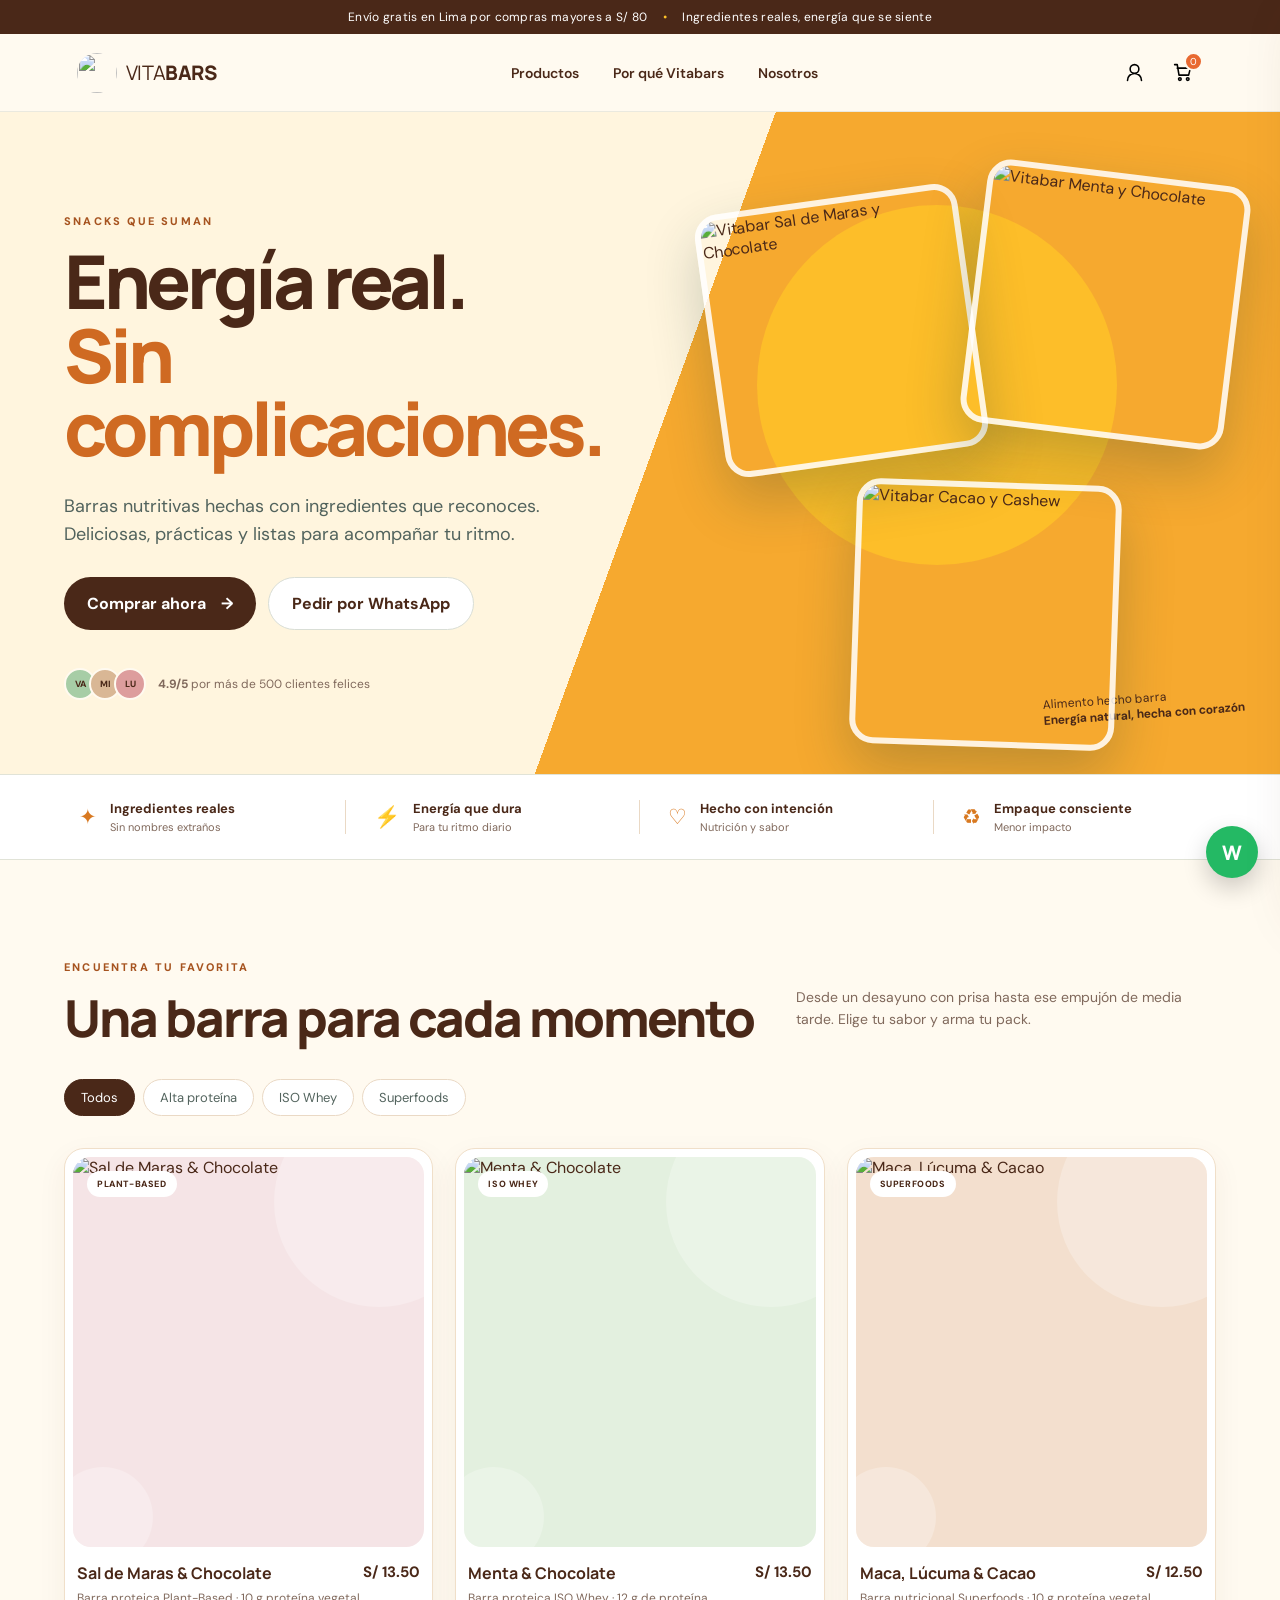
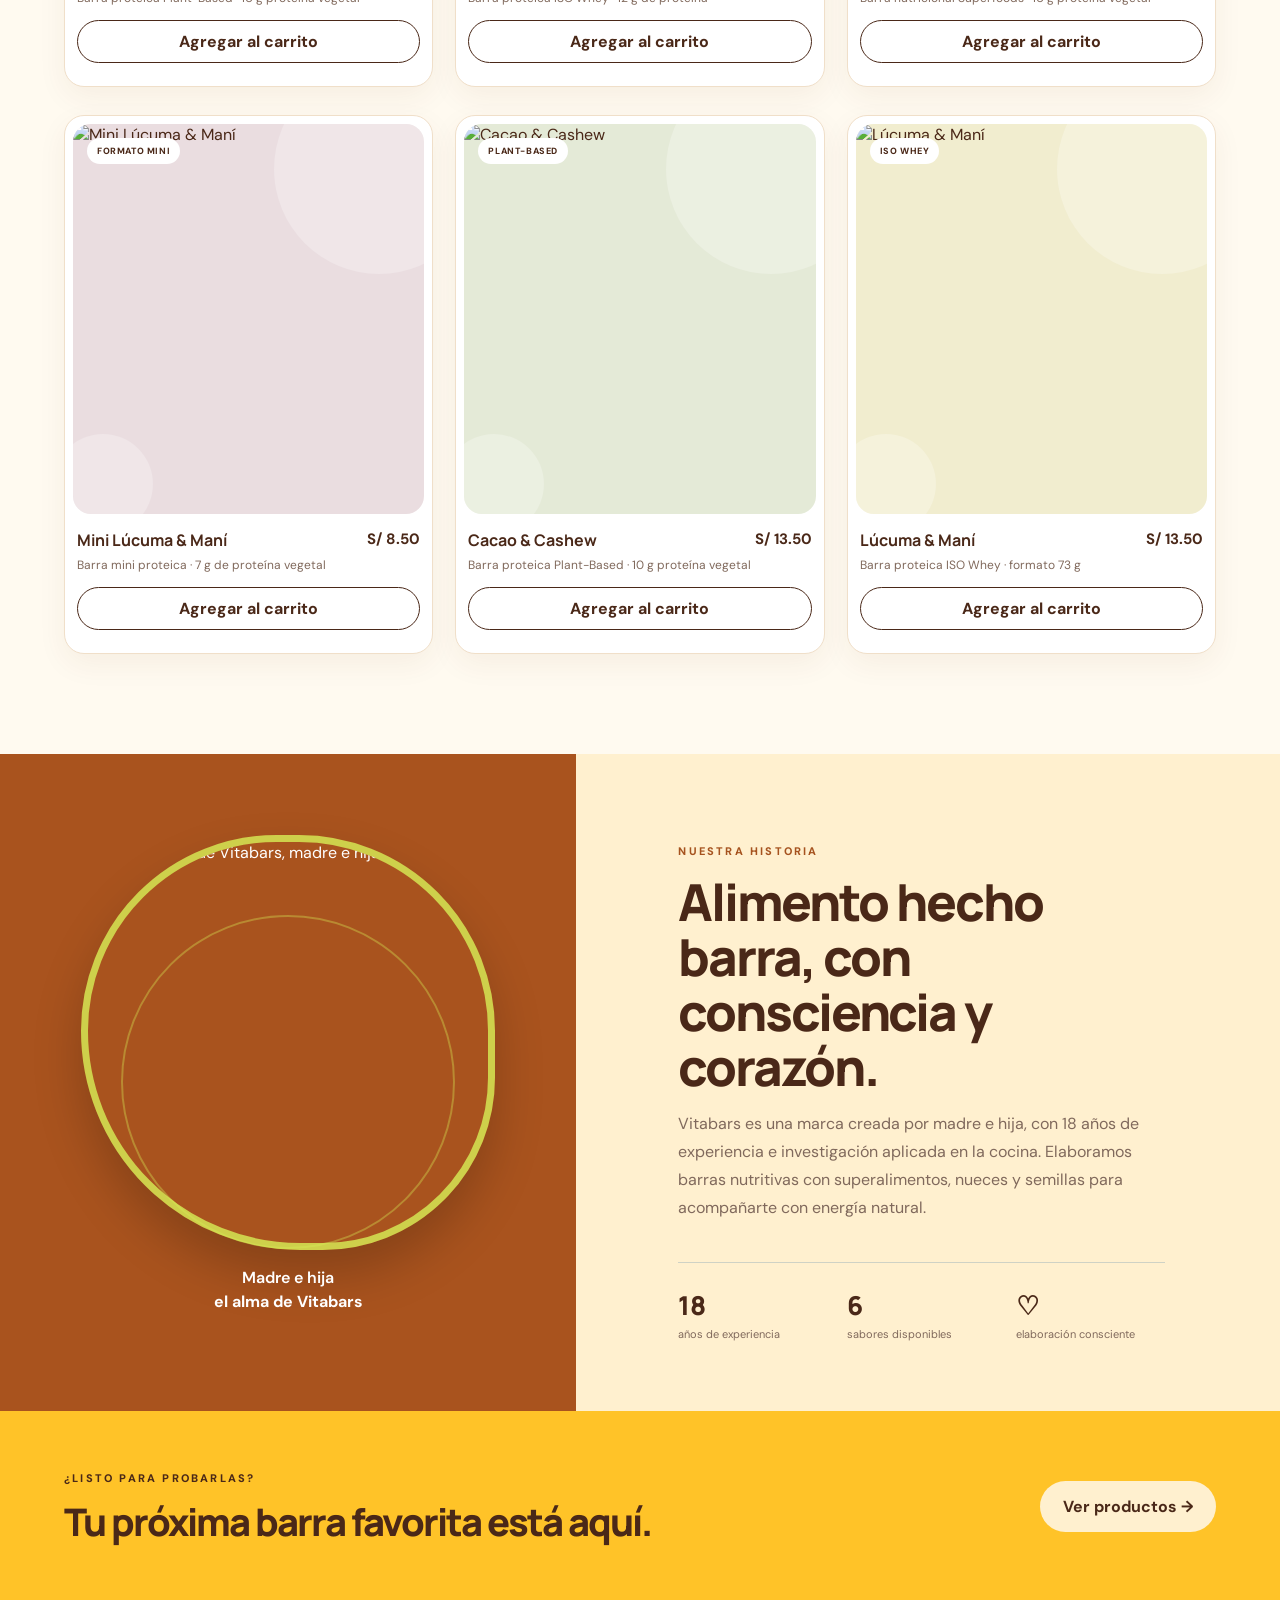
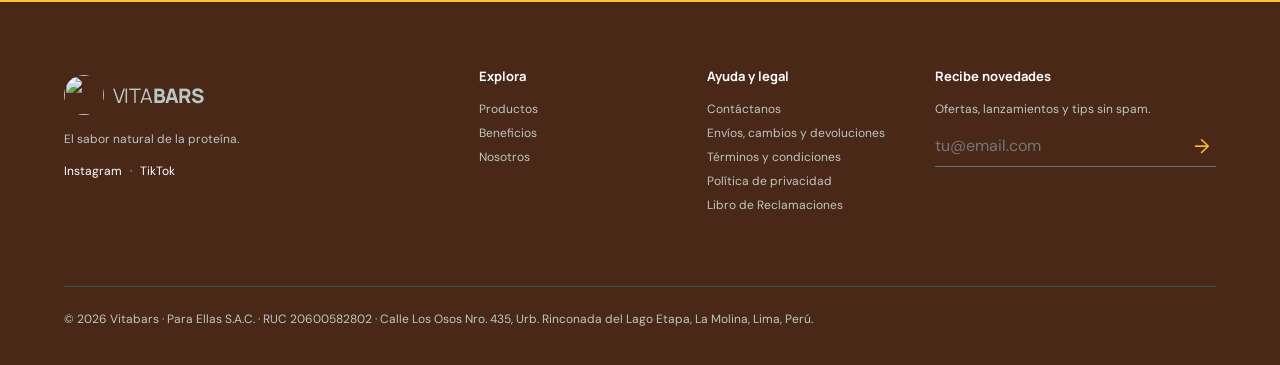
==== index.html @ f064b8fb "Add files via upload" ====
<!doctype html>
<html lang="es">
<head>
  <meta charset="UTF-8" />
  <meta name="viewport" content="width=device-width, initial-scale=1.0" />
  <meta name="description" content="Vitabars: barras nutritivas hechas con ingredientes reales. Compra por WhatsApp o paga online con Culqi." />
  <title>Vitabars | Energía real para tu día</title>
  <link rel="preconnect" href="https://fonts.googleapis.com">
  <link rel="preconnect" href="https://fonts.gstatic.com" crossorigin>
  <link href="https://fonts.googleapis.com/css2?family=DM+Sans:wght@400;500;600;700&family=Manrope:wght@600;700;800&display=swap" rel="stylesheet">
  <link rel="stylesheet" href="styles.css" />
  <link rel="stylesheet" href="brand.css" />
</head>
<body>
  <div class="announcement">Envío gratis en Lima por compras mayores a S/ 80 <span>•</span> Ingredientes reales, energía que se siente</div>

  <header class="site-header">
    <a class="brand" href="#inicio" aria-label="Vitabars, inicio">
      <img class="brand-logo" src="assets/logo.png" alt=""><span>VITA<strong>BARS</strong></span>
    </a>
    <nav aria-label="Navegación principal">
      <a href="#productos">Productos</a>
      <a href="#beneficios">Por qué Vitabars</a>
      <a href="#nosotros">Nosotros</a>
    </nav>
    <div class="header-actions">
      <button class="icon-btn user-trigger" aria-label="Ingresar a mi cuenta" title="Mi cuenta">
        <svg viewBox="0 0 24 24" aria-hidden="true"><path d="M20 21a8 8 0 0 0-16 0M12 13a5 5 0 1 0 0-10 5 5 0 0 0 0 10Z"/></svg>
      </button>
      <button class="icon-btn cart-trigger" aria-label="Abrir carrito" title="Carrito">
        <svg viewBox="0 0 24 24" aria-hidden="true"><path d="M6 7h15l-2 8H8L6 3H3M9 21a1.5 1.5 0 1 0 0-3 1.5 1.5 0 0 0 0 3Zm9 0a1.5 1.5 0 1 0 0-3 1.5 1.5 0 0 0 0 3Z"/></svg>
        <span class="cart-count">0</span>
      </button>
      <button class="menu-btn" aria-label="Abrir menú">☰</button>
    </div>
  </header>

  <main>
    <section class="hero" id="inicio">
      <div class="hero-copy">
        <p class="eyebrow">SNACKS QUE SUMAN</p>
        <h1>Energía real.<br><em>Sin complicaciones.</em></h1>
        <p class="hero-text">Barras nutritivas hechas con ingredientes que reconoces. Deliciosas, prácticas y listas para acompañar tu ritmo.</p>
        <div class="hero-ctas">
          <a class="btn btn-dark" href="#productos">Comprar ahora <span>→</span></a>
          <button class="btn btn-light whatsapp-general">Pedir por WhatsApp</button>
        </div>
        <div class="hero-proof">
          <div class="avatars"><span>VA</span><span>MI</span><span>LU</span></div>
          <p><strong>4.9/5</strong> por más de 500 clientes felices</p>
        </div>
      </div>
      <div class="hero-visual" aria-label="Selección de barras Vitabars">
        <div class="sun"></div>
        <img class="hero-product hero-product-one" src="assets/saldemaras_y_chocolate.png" alt="Vitabar Sal de Maras y Chocolate">
        <img class="hero-product hero-product-two" src="assets/menta_y_chocolate.png" alt="Vitabar Menta y Chocolate">
        <img class="hero-product hero-product-three" src="assets/cacao_y_cashew.png" alt="Vitabar Cacao y Cashew">
        <p class="visual-note">Alimento hecho barra<br><strong>Energía natural, hecha con corazón</strong></p>
      </div>
    </section>

    <section class="benefit-strip" id="beneficios">
      <div><span>✦</span><p><strong>Ingredientes reales</strong><small>Sin nombres extraños</small></p></div>
      <div><span>⚡</span><p><strong>Energía que dura</strong><small>Para tu ritmo diario</small></p></div>
      <div><span>♡</span><p><strong>Hecho con intención</strong><small>Nutrición y sabor</small></p></div>
      <div><span>♻</span><p><strong>Empaque consciente</strong><small>Menor impacto</small></p></div>
    </section>

    <section class="products-section" id="productos">
      <div class="section-heading">
        <div><p class="eyebrow">ENCUENTRA TU FAVORITA</p><h2>Una barra para cada momento</h2></div>
        <p>Desde un desayuno con prisa hasta ese empujón de media tarde. Elige tu sabor y arma tu pack.</p>
      </div>
      <div class="filter-row" role="group" aria-label="Filtrar productos">
        <button class="filter active" data-filter="todos">Todos</button>
        <button class="filter" data-filter="proteina">Alta proteína</button>
        <button class="filter" data-filter="whey">ISO Whey</button>
        <button class="filter" data-filter="superfoods">Superfoods</button>
      </div>
      <div class="product-grid" id="product-grid"></div>
    </section>

    <section class="story" id="nosotros">
      <div class="story-art"><img src="assets/mama_hija.png" alt="Fundadoras de Vitabars, madre e hija"><p>Madre e hija<br><strong>el alma de Vitabars</strong></p></div>
      <div class="story-copy">
        <p class="eyebrow">NUESTRA HISTORIA</p>
        <h2>Alimento hecho barra, con consciencia y corazón.</h2>
        <p>Vitabars es una marca creada por madre e hija, con 18 años de experiencia e investigación aplicada en la cocina. Elaboramos barras nutritivas con superalimentos, nueces y semillas para acompañarte con energía natural.</p>
        <div class="story-stats"><div><strong>18</strong><span>años de experiencia</span></div><div><strong>6</strong><span>sabores disponibles</span></div><div><strong>♡</strong><span>elaboración consciente</span></div></div>
      </div>
    </section>

    <section class="cta-banner">
      <div><p class="eyebrow">¿LISTO PARA PROBARLAS?</p><h2>Tu próxima barra favorita está aquí.</h2></div>
      <a href="#productos" class="btn btn-cream">Ver productos →</a>
    </section>
  </main>

  <footer>
    <div class="footer-brand"><a class="brand" href="#inicio"><img class="brand-logo" src="assets/logo.png" alt=""><span>VITA<strong>BARS</strong></span></a><p>El sabor natural de la proteína.</p><p><a href="https://www.instagram.com/vitabars.pe" target="_blank" rel="noopener">Instagram</a> · <a href="https://www.tiktok.com/@vitabars.pe" target="_blank" rel="noopener">TikTok</a></p></div>
    <div><h3>Explora</h3><a href="#productos">Productos</a><a href="#beneficios">Beneficios</a><a href="#nosotros">Nosotros</a></div>
    <div><h3>Ayuda y legal</h3><a href="#" class="whatsapp-general">Contáctanos</a><a href="cambios-devoluciones.html">Envíos, cambios y devoluciones</a><a href="terminos.html">Términos y condiciones</a><a href="privacidad.html">Política de privacidad</a><a href="libro-reclamaciones.html">Libro de Reclamaciones</a></div>
    <div><h3>Recibe novedades</h3><p>Ofertas, lanzamientos y tips sin spam.</p><form class="newsletter"><input type="email" placeholder="tu@email.com" required aria-label="Correo electrónico"><button aria-label="Suscribirme">→</button></form></div>
    <p class="copyright">© 2026 Vitabars · Para Ellas S.A.C. · RUC 20600582802 · Calle Los Osos Nro. 435, Urb. Rinconada del Lago Etapa, La Molina, Lima, Perú.</p>
  </footer>

  <div class="overlay" hidden></div>

  <aside class="drawer cart-drawer" aria-label="Carrito de compras" aria-hidden="true">
    <div class="drawer-head"><div><p class="eyebrow">TU PEDIDO</p><h2>Mi carrito</h2></div><button class="close-drawer" aria-label="Cerrar carrito">×</button></div>
    <div class="cart-items"></div>
    <div class="empty-cart"><span>⌁</span><h3>Tu carrito está esperando</h3><p>Agrega algunas Vitabars y vuelve por aquí.</p><button class="btn btn-dark close-drawer">Ver productos</button></div>
    <div class="cart-summary" hidden>
      <label class="delivery-choice"><input type="checkbox" id="delivery-toggle"><span><strong>Quiero delivery</strong><small>S/ 10 · Gratis desde S/ 100</small></span></label>
      <div class="summary-line"><span>Subtotal</span><strong class="subtotal">S/ 0.00</strong></div>
      <div class="summary-line delivery-line"><span>Delivery</span><strong class="delivery-cost">S/ 0.00</strong></div>
      <div class="summary-line total-line"><span>Total</span><strong class="cart-total">S/ 0.00</strong></div>
      <button class="btn btn-whatsapp checkout-whatsapp">Comprar por WhatsApp</button>
      <button class="btn btn-dark checkout-online">Pagar online con Culqi</button>
      <p class="payment-note">Pago seguro con tarjeta, débito o Yape</p>
    </div>
  </aside>

  <section class="modal auth-modal" aria-hidden="true" role="dialog" aria-modal="true" aria-labelledby="auth-title">
    <button class="modal-close" aria-label="Cerrar">×</button>
    <div class="modal-brand"><img class="brand-logo" src="assets/logo.png" alt="Vitabars"></div>
    <p class="eyebrow">BIENVENIDO A VITABARS</p><h2 id="auth-title">Tu cuenta, tus favoritos.</h2>
    <p class="modal-intro">Ingresa para guardar tus datos y comprar más rápido.</p>
    <form class="auth-form">
      <label>Correo electrónico<input type="email" id="auth-email" placeholder="tu@email.com" required></label>
      <label>Contraseña<input type="password" placeholder="Mínimo 6 caracteres" minlength="6" required></label>
      <button class="btn btn-dark" type="submit">Ingresar</button>
    </form>
    <p class="auth-switch">¿Primera vez? <button type="button">Crear una cuenta</button></p>
    <p class="demo-note">Demo: el acceso se guarda únicamente en este dispositivo.</p>
  </section>

  <section class="modal payment-modal" aria-hidden="true" role="dialog" aria-modal="true" aria-labelledby="payment-title">
    <button class="modal-close" aria-label="Cerrar">×</button>
    <p class="eyebrow">CHECKOUT SEGURO</p><h2 id="payment-title">¿Cómo quieres pagar?</h2>
    <p class="modal-intro">Serás dirigido al enlace seguro de Culqi para completar el pago.</p>
    <div class="payment-total-box"><span>Total de tu pedido</span><strong class="payment-total">S/ 0.00</strong><button type="button" class="copy-total">Copiar monto</button></div>
    <p class="culqi-amount-note">El enlace Express actual no recibe el carrito automáticamente. Ingresa en Culqi el monto que aparece arriba.</p>
    <div class="payment-options">
      <button data-method="Tarjeta de crédito o débito"><span class="pay-icon">▣</span><span><strong>Tarjeta</strong><small>Crédito o débito</small></span><b>›</b></button>
      <button data-method="Yape"><span class="pay-icon yape">Y</span><span><strong>Yape</strong><small>Pago desde tu celular</small></span><b>›</b></button>
    </div>
    <p class="secure-note">🔒 Vitabars no almacena los datos de tu tarjeta.</p>
  </section>

  <div class="toast" role="status" aria-live="polite"></div>
  <a class="floating-whatsapp whatsapp-general" href="#" aria-label="Comprar por WhatsApp">W</a>
  <script src="app.js"></script>
</body>
</html>
---- styles.css ----
:root{--ink:#4a2818;--green:#9d501d;--lime:#ffc328;--cream:#fff0cf;--paper:#fffaf0;--coral:#e86931;--berry:#b84829;--line:#ead9c5;--muted:#80695c;--shadow:0 18px 55px rgba(91,47,20,.15)}
*{box-sizing:border-box}html{scroll-behavior:smooth}body{margin:0;background:var(--paper);color:var(--ink);font-family:'DM Sans',sans-serif}button,input{font:inherit}button,a{transition:.2s ease}a{color:inherit;text-decoration:none}.announcement{background:var(--ink);color:white;text-align:center;font-size:12px;letter-spacing:.3px;padding:9px 16px}.announcement span{color:var(--lime);padding:0 12px}.site-header{height:78px;padding:0 clamp(22px,6vw,92px);display:flex;align-items:center;justify-content:space-between;border-bottom:1px solid rgba(23,60,49,.09);position:sticky;top:0;background:rgba(255,253,248,.94);backdrop-filter:blur(15px);z-index:30}.brand{display:flex;align-items:center;gap:9px;font-family:Manrope,sans-serif;font-size:20px;letter-spacing:-.6px}.brand strong{font-weight:800}.brand-mark{width:35px;height:35px;border-radius:50% 50% 42% 58%;background:var(--lime);display:grid;place-items:center;font:800 19px Manrope;transform:rotate(-8deg)}nav{display:flex;gap:34px;font-size:14px;font-weight:600}nav a:hover{color:#4b7c2d}.header-actions{display:flex;align-items:center;gap:6px}.icon-btn,.menu-btn{width:42px;height:42px;border:0;background:transparent;border-radius:50%;display:grid;place-items:center;cursor:pointer;position:relative}.icon-btn:hover{background:var(--cream)}.icon-btn svg{width:21px;fill:none;stroke:currentColor;stroke-width:1.8;stroke-linecap:round;stroke-linejoin:round}.cart-count{position:absolute;right:0;top:0;background:var(--coral);color:white;border:2px solid var(--paper);min-width:19px;height:19px;border-radius:20px;font-size:10px;display:grid;place-items:center}.menu-btn{display:none;font-size:22px}.hero{display:grid;grid-template-columns:1.02fr .98fr;min-height:630px;background:linear-gradient(110deg,#f7f3e9 0%,#f7f3e9 51%,#e2efb7 51%);overflow:hidden}.hero-copy{padding:clamp(70px,8vw,118px) 5vw 70px max(5vw,calc((100vw - 1240px)/2));position:relative;z-index:2}.eyebrow{font-size:11px;font-weight:800;letter-spacing:2.2px;margin:0 0 16px;color:#51735f}.hero h1{font:800 clamp(45px,5.8vw,78px)/.99 Manrope;margin:0;letter-spacing:-4px}.hero h1 em{font-style:normal;color:#5c812e}.hero-text{font-size:18px;line-height:1.55;max-width:540px;color:#52635d;margin:28px 0}.hero-ctas{display:flex;gap:12px;flex-wrap:wrap}.btn{border:0;border-radius:100px;padding:15px 23px;font-weight:700;cursor:pointer;display:inline-flex;justify-content:center;align-items:center;gap:15px}.btn:hover{transform:translateY(-2px)}.btn-dark{background:var(--ink);color:white}.btn-dark:hover{background:#0b2b23}.btn-light{background:white;color:var(--ink);border:1px solid #d9ded6}.btn-cream{background:var(--cream);color:var(--ink)}.btn-whatsapp{background:#24b964;color:white}.hero-proof{display:flex;align-items:center;gap:12px;margin-top:34px}.avatars{display:flex}.avatars span{width:32px;height:32px;border:2px solid var(--paper);border-radius:50%;margin-left:-7px;background:#d9b795;display:grid;place-items:center;font-size:9px;font-weight:800}.avatars span:first-child{margin:0;background:#a7cda6}.avatars span:last-child{background:#dd9d9d}.hero-proof p{font-size:12px;color:var(--muted)}.hero-visual{position:relative;min-height:630px}.sun{position:absolute;width:360px;height:360px;background:var(--lime);border-radius:50%;left:15%;top:14%;opacity:.8}.bar-pack{position:absolute;width:170px;height:330px;border-radius:11px;box-shadow:0 25px 45px rgba(23,60,49,.25);padding:34px 22px;color:white;display:flex;flex-direction:column;text-align:center;z-index:2;border:1px solid rgba(255,255,255,.35)}.bar-pack:after{content:"";height:10px;position:absolute;left:0;right:0;top:12px;border-top:2px dashed rgba(255,255,255,.4);border-bottom:2px dashed rgba(255,255,255,.4)}.bar-pack small{letter-spacing:4px;margin-top:35px}.bar-pack b{font:800 27px Manrope}.bar-pack span{font-size:14px;margin-top:10px}.bar-pack i{font-style:normal;font-size:10px;text-transform:uppercase;letter-spacing:1px;margin:auto 0 20px;padding-top:18px;border-top:1px solid rgba(255,255,255,.35)}.pack-cacao{background:#5d3829;left:12%;top:21%;transform:rotate(-12deg)}.pack-berry{background:var(--berry);left:36%;top:16%;transform:rotate(2deg);z-index:3}.pack-coco{background:#d78b52;left:61%;top:25%;transform:rotate(13deg)}.ingredient{position:absolute;z-index:5;font-size:28px}.nut-one{color:#9d5e39;left:11%;bottom:15%}.nut-two{color:#be8157;right:9%;top:18%}.berry-one{color:#a82b54;right:19%;bottom:17%}.berry-two{color:#6c233d;left:28%;top:13%}.leaf{position:absolute;color:#4c7c43;font-size:80px;z-index:1}.leaf-one{right:2%;bottom:15%;transform:rotate(42deg)}.leaf-two{left:1%;top:12%;transform:rotate(-40deg)}.visual-note{position:absolute;right:4%;bottom:6%;font-size:12px;transform:rotate(-4deg)}.benefit-strip{display:grid;grid-template-columns:repeat(4,1fr);padding:25px max(4vw,calc((100vw - 1240px)/2));border-top:1px solid #e1e3d7;border-bottom:1px solid #e1e3d7;background:white}.benefit-strip>div{display:flex;align-items:center;gap:13px;padding:0 28px;border-right:1px solid var(--line)}.benefit-strip>div:last-child{border:0}.benefit-strip>div>span{font-size:21px;color:#6c8b37}.benefit-strip p{display:flex;flex-direction:column;margin:0}.benefit-strip strong{font-size:13px}.benefit-strip small{font-size:11px;color:var(--muted);margin-top:3px}.products-section{padding:100px max(5vw,calc((100vw - 1240px)/2))}.section-heading{display:flex;align-items:end;justify-content:space-between;gap:40px;margin-bottom:34px}.section-heading h2,.story h2,.cta-banner h2{font:800 clamp(32px,4vw,51px)/1.08 Manrope;letter-spacing:-2px;margin:0}.section-heading>p{max-width:420px;line-height:1.6;color:var(--muted);font-size:14px}.filter-row{display:flex;gap:8px;flex-wrap:wrap;margin-bottom:32px}.filter{border:1px solid var(--line);background:white;border-radius:100px;padding:9px 16px;color:#53645e;cursor:pointer;font-size:13px}.filter.active,.filter:hover{background:var(--ink);color:white;border-color:var(--ink)}.product-grid{display:grid;grid-template-columns:repeat(4,1fr);gap:20px}.product-card{min-width:0}.product-image{height:320px;border-radius:18px;position:relative;display:grid;place-items:center;overflow:hidden}.product-image:before,.product-image:after{content:"";position:absolute;border-radius:50%;background:rgba(255,255,255,.25)}.product-image:before{width:210px;height:210px;right:-60px;top:-60px}.product-image:after{width:100px;height:100px;left:-20px;bottom:-20px}.mini-pack{width:105px;height:215px;border-radius:7px;color:white;display:flex;flex-direction:column;align-items:center;justify-content:center;box-shadow:0 20px 30px rgba(23,60,49,.22);transform:rotate(-5deg);position:relative;z-index:2;border:1px solid rgba(255,255,255,.4)}.mini-pack small{letter-spacing:3px}.mini-pack strong{font:800 18px Manrope}.mini-pack span{font-size:10px;margin-top:8px}.product-badge{position:absolute;left:14px;top:14px;background:white;border-radius:50px;padding:7px 10px;font-size:9px;font-weight:800;letter-spacing:.6px;z-index:4}.product-info{padding:15px 4px}.product-top{display:flex;justify-content:space-between;gap:8px}.product-info h3{font:700 16px Manrope;margin:0}.product-info p{font-size:12px;color:var(--muted);margin:6px 0 14px}.product-info strong{font-size:15px}.add-btn{width:100%;background:transparent;border:1px solid var(--ink);padding:10px;border-radius:50px;font-weight:700;color:var(--ink);cursor:pointer}.add-btn:hover{background:var(--ink);color:white}.story{display:grid;grid-template-columns:.9fr 1.1fr;min-height:510px;background:var(--cream)}.story-art{background:var(--green);color:white;display:flex;align-items:center;justify-content:center;flex-direction:column;position:relative;overflow:hidden}.story-art:after{content:"";position:absolute;width:330px;height:330px;border:2px solid rgba(216,239,87,.35);border-radius:50%}.story-art>span{width:160px;height:160px;border-radius:47% 53% 40% 60%;background:var(--lime);color:var(--ink);display:grid;place-items:center;font:800 90px Manrope;transform:rotate(-10deg);z-index:2}.story-art p{text-align:center;line-height:1.5;font-weight:600;z-index:2}.story-copy{padding:90px 9vw 70px 8vw;display:flex;justify-content:center;flex-direction:column}.story-copy>p:not(.eyebrow){line-height:1.75;color:var(--muted);max-width:590px}.story-stats{display:grid;grid-template-columns:repeat(3,1fr);border-top:1px solid #cfd2c5;margin-top:24px;padding-top:24px;gap:20px}.story-stats div{display:flex;flex-direction:column}.story-stats strong{font:800 26px Manrope}.story-stats span{font-size:11px;color:var(--muted);margin-top:4px}.cta-banner{background:var(--lime);padding:60px max(5vw,calc((100vw - 1240px)/2));display:flex;align-items:center;justify-content:space-between;gap:40px}.cta-banner h2{font-size:38px}.cta-banner .eyebrow{color:var(--ink)}footer{padding:65px max(5vw,calc((100vw - 1240px)/2)) 30px;background:var(--ink);color:white;display:grid;grid-template-columns:2fr 1fr 1fr 1.5fr;gap:40px;position:relative}footer h3{font:700 13px Manrope;margin:0 0 16px}footer p,footer a{font-size:12px;color:#b9c8c3;display:block;margin:8px 0}.footer-brand p{margin-top:16px}.newsletter{display:flex;border-bottom:1px solid #627770}.newsletter input{border:0;background:transparent;color:white;padding:10px 0;min-width:0;flex:1;outline:0}.newsletter button{background:transparent;border:0;color:var(--lime);font-size:20px;cursor:pointer}.copyright{grid-column:1/-1;border-top:1px solid #38594f;padding-top:24px!important;margin-top:25px!important}.overlay{position:fixed;inset:0;background:rgba(11,32,27,.55);z-index:70;backdrop-filter:blur(3px)}.drawer{position:fixed;right:0;top:0;bottom:0;width:min(460px,100%);background:var(--paper);z-index:80;padding:30px;transform:translateX(105%);transition:.3s ease;display:flex;flex-direction:column;box-shadow:var(--shadow)}.drawer.open{transform:translateX(0)}.drawer-head{display:flex;justify-content:space-between;align-items:start;border-bottom:1px solid var(--line);padding-bottom:20px}.drawer h2,.modal h2{font:800 29px Manrope;margin:0;letter-spacing:-1px}.close-drawer,.modal-close{border:0;background:var(--cream);border-radius:50%;width:38px;height:38px;font-size:23px;cursor:pointer}.cart-items{overflow:auto;flex:1}.cart-item{display:grid;grid-template-columns:62px 1fr auto;gap:13px;align-items:center;padding:16px 0;border-bottom:1px solid var(--line)}.cart-thumb{height:72px;border-radius:10px;display:grid;place-items:center;color:white;font:800 10px Manrope}.cart-item h4{font-size:13px;margin:0}.cart-item p{font-size:11px;color:var(--muted);margin:4px 0}.qty{display:flex;align-items:center;border:1px solid var(--line);border-radius:30px;width:max-content}.qty button{width:27px;height:27px;border:0;background:transparent;cursor:pointer}.qty span{font-size:11px}.remove{border:0;background:transparent;color:#a05c4d;cursor:pointer;font-size:11px}.empty-cart{margin:auto;text-align:center}.empty-cart>span{font-size:45px}.empty-cart h3{font:700 20px Manrope}.empty-cart p{font-size:13px;color:var(--muted)}.cart-summary{border-top:1px solid var(--line);padding-top:18px}.cart-summary>div{display:flex;justify-content:space-between;font-size:17px}.cart-summary small{display:block;color:var(--muted);margin:7px 0 18px}.cart-summary .btn{width:100%;margin-top:8px}.payment-note,.secure-note{text-align:center;font-size:10px;color:var(--muted)}.modal{position:fixed;left:50%;top:50%;transform:translate(-50%,-45%) scale(.96);z-index:90;width:min(440px,calc(100% - 28px));background:var(--paper);padding:38px;border-radius:22px;box-shadow:var(--shadow);opacity:0;pointer-events:none;transition:.2s}.modal.open{opacity:1;pointer-events:auto;transform:translate(-50%,-50%) scale(1)}.modal-close{position:absolute;right:18px;top:18px}.modal-brand{margin-bottom:24px}.modal-intro{color:var(--muted);font-size:13px;line-height:1.5}.auth-form label{font-size:12px;font-weight:700;display:block;margin:15px 0}.auth-form input{width:100%;border:1px solid var(--line);border-radius:10px;padding:13px;margin-top:7px;outline:0}.auth-form input:focus{border-color:var(--green);box-shadow:0 0 0 3px rgba(31,88,71,.1)}.auth-form .btn{width:100%;margin-top:7px}.auth-switch,.demo-note{text-align:center;font-size:12px;color:var(--muted)}.auth-switch button{border:0;background:transparent;color:var(--green);font-weight:700;cursor:pointer}.demo-note{font-size:9px}.payment-options{display:grid;gap:10px;margin:22px 0}.payment-options button{border:1px solid var(--line);background:white;border-radius:13px;padding:14px;display:grid;grid-template-columns:43px 1fr auto;align-items:center;text-align:left;cursor:pointer}.payment-options button:hover{border-color:var(--green);transform:translateY(-1px)}.payment-options span:nth-child(2){display:flex;flex-direction:column}.payment-options small{color:var(--muted);margin-top:3px}.pay-icon{width:38px;height:38px;background:var(--cream);border-radius:10px;display:grid!important;place-items:center;font-size:19px}.pay-icon.yape{background:#6c2b8d;color:white;font-weight:800}.payment-options b{font-size:25px}.toast{position:fixed;left:50%;bottom:25px;transform:translate(-50%,20px);background:var(--ink);color:white;padding:12px 19px;border-radius:40px;font-size:12px;z-index:100;opacity:0;pointer-events:none;transition:.25s}.toast.show{opacity:1;transform:translate(-50%,0)}.floating-whatsapp{position:fixed;right:22px;bottom:22px;background:#24b964;color:white;width:52px;height:52px;border-radius:50%;display:grid;place-items:center;font:800 20px Manrope;box-shadow:0 10px 24px rgba(0,0,0,.2);z-index:50}.floating-whatsapp:hover{transform:scale(1.07)}
@media(max-width:980px){nav{display:none}.menu-btn{display:grid}.hero{grid-template-columns:1fr;background:#f7f3e9}.hero-visual{min-height:550px;background:#e2efb7}.hero-copy{padding-left:7vw}.benefit-strip{grid-template-columns:1fr 1fr}.benefit-strip>div{padding:15px 25px}.benefit-strip>div:nth-child(2){border:0}.product-grid{grid-template-columns:1fr 1fr}.story{grid-template-columns:1fr}.story-art{min-height:440px}footer{grid-template-columns:2fr 1fr 1fr}.footer-brand{grid-column:1/-1}}
@media(max-width:620px){.announcement{font-size:10px}.announcement span,.announcement span+*{display:none}.site-header{height:66px;padding:0 18px}.header-actions{gap:0}.hero-copy{padding:65px 22px 55px}.hero h1{font-size:47px;letter-spacing:-3px}.hero-text{font-size:16px}.hero-ctas .btn{width:100%}.hero-visual{min-height:430px}.sun{width:280px;height:280px;left:13%}.bar-pack{width:123px;height:245px;padding:22px 12px}.bar-pack small{margin-top:27px}.bar-pack b{font-size:20px}.bar-pack span{font-size:10px}.pack-cacao{left:9%;top:24%}.pack-berry{left:34%;top:16%}.pack-coco{left:60%;top:24%}.visual-note{display:none}.benefit-strip{grid-template-columns:1fr}.benefit-strip>div{border-right:0;border-bottom:1px solid var(--line)}.products-section{padding:75px 18px}.section-heading{display:block}.section-heading>p{margin-top:15px}.product-grid{grid-template-columns:1fr 1fr;gap:11px}.product-image{height:240px}.mini-pack{width:82px;height:170px}.product-info h3{font-size:14px}.product-top{display:block}.story-art{min-height:360px}.story-copy{padding:65px 24px}.story-stats{gap:8px}.story-stats strong{font-size:22px}.cta-banner{padding:45px 22px;display:block}.cta-banner .btn{margin-top:25px}footer{grid-template-columns:1fr 1fr;padding:50px 22px 25px}.footer-brand,footer>div:last-of-type{grid-column:1/-1}.drawer{padding:24px 18px}.modal{padding:32px 24px}.floating-whatsapp{width:47px;height:47px}}
---- brand.css ----
.brand-logo{width:40px;height:40px;border-radius:50%;object-fit:cover}.modal-brand .brand-logo{width:58px;height:58px}
.hero-product{position:absolute;width:265px;height:265px;object-fit:cover;border-radius:24px;box-shadow:0 25px 55px rgba(23,60,49,.24);z-index:3;border:6px solid rgba(255,255,255,.85)}
.hero-product-one{left:7%;top:13%;transform:rotate(-8deg)}.hero-product-two{right:5%;top:9%;transform:rotate(7deg)}.hero-product-three{left:31%;bottom:4%;transform:rotate(2deg);z-index:4}
.hero{background:linear-gradient(110deg,#fff5de 0%,#fff5de 51%,#f6a92f 51%)}.site-header{background:rgba(255,250,240,.95)}.announcement,footer{background:#4a2818}.story-art{background:#a9531e}.cta-banner{background:#ffc328}.btn-dark{background:#4a2818}.btn-dark:hover{background:#32180d}.eyebrow{color:#a6531f}.hero h1 em{color:#cf6a22}.benefit-strip>div>span{color:#d87921}
.product-grid{grid-template-columns:repeat(3,1fr);gap:28px 22px}.product-image{height:390px}.product-card{background:#fff;border:1px solid #f0dfc9;border-radius:20px;padding:8px;box-shadow:0 10px 30px rgba(107,57,24,.06)}
.product-image>img{width:100%;height:100%;object-fit:cover;position:relative;z-index:2;transition:transform .35s}.product-card:hover .product-image>img{transform:scale(1.035)}
.story-art>img{width:72%;max-width:430px;aspect-ratio:1/1;object-fit:cover;border-radius:50% 50% 44% 56%;z-index:2;border:7px solid rgba(216,239,87,.8);box-shadow:0 25px 50px rgba(0,0,0,.2)}
.footer-brand>p:last-child{display:flex;gap:8px}.footer-brand>p:last-child a{margin:0;color:white}
.delivery-choice{display:flex;align-items:center;gap:12px;background:#fff4d9;border:1px solid #edc77d;padding:12px;border-radius:13px;margin-bottom:16px;cursor:pointer}.delivery-choice input{width:19px;height:19px;accent-color:#bd5f1d}.delivery-choice span{display:flex;flex-direction:column}.delivery-choice small{margin:3px 0 0}.summary-line{display:flex;justify-content:space-between;padding:5px 0;font-size:14px}.cart-summary .delivery-line{color:var(--muted)}.cart-summary .total-line{border-top:1px solid var(--line);margin-top:6px;padding:12px 0;font-size:18px}.payment-total-box{background:#fff1c9;border:1px solid #ecc46d;border-radius:15px;padding:17px;margin:18px 0;display:grid;grid-template-columns:1fr auto;align-items:center;gap:5px}.payment-total-box span{font-size:11px;color:var(--muted)}.payment-total-box strong{font:800 24px Manrope;grid-row:2}.copy-total{grid-column:2;grid-row:1/3;border:1px solid #d99641;background:white;border-radius:30px;padding:8px 12px;font-size:11px;font-weight:700;cursor:pointer}.culqi-amount-note{font-size:11px;color:#8a5e38;background:#fff8ea;padding:10px;border-radius:9px}
@media(max-width:980px){.product-grid{grid-template-columns:repeat(2,1fr)}.product-image{height:340px}.hero-visual{background:#f6a92f}}
@media(max-width:620px){.hero-product{width:185px;height:185px;border-width:4px}.hero-product-one{left:4%;top:18%}.hero-product-two{right:3%;top:12%}.hero-product-three{left:28%;bottom:1%}.visual-note{display:none}.product-grid{grid-template-columns:repeat(2,1fr);gap:12px}.product-image{height:240px}.product-card{padding:5px}}
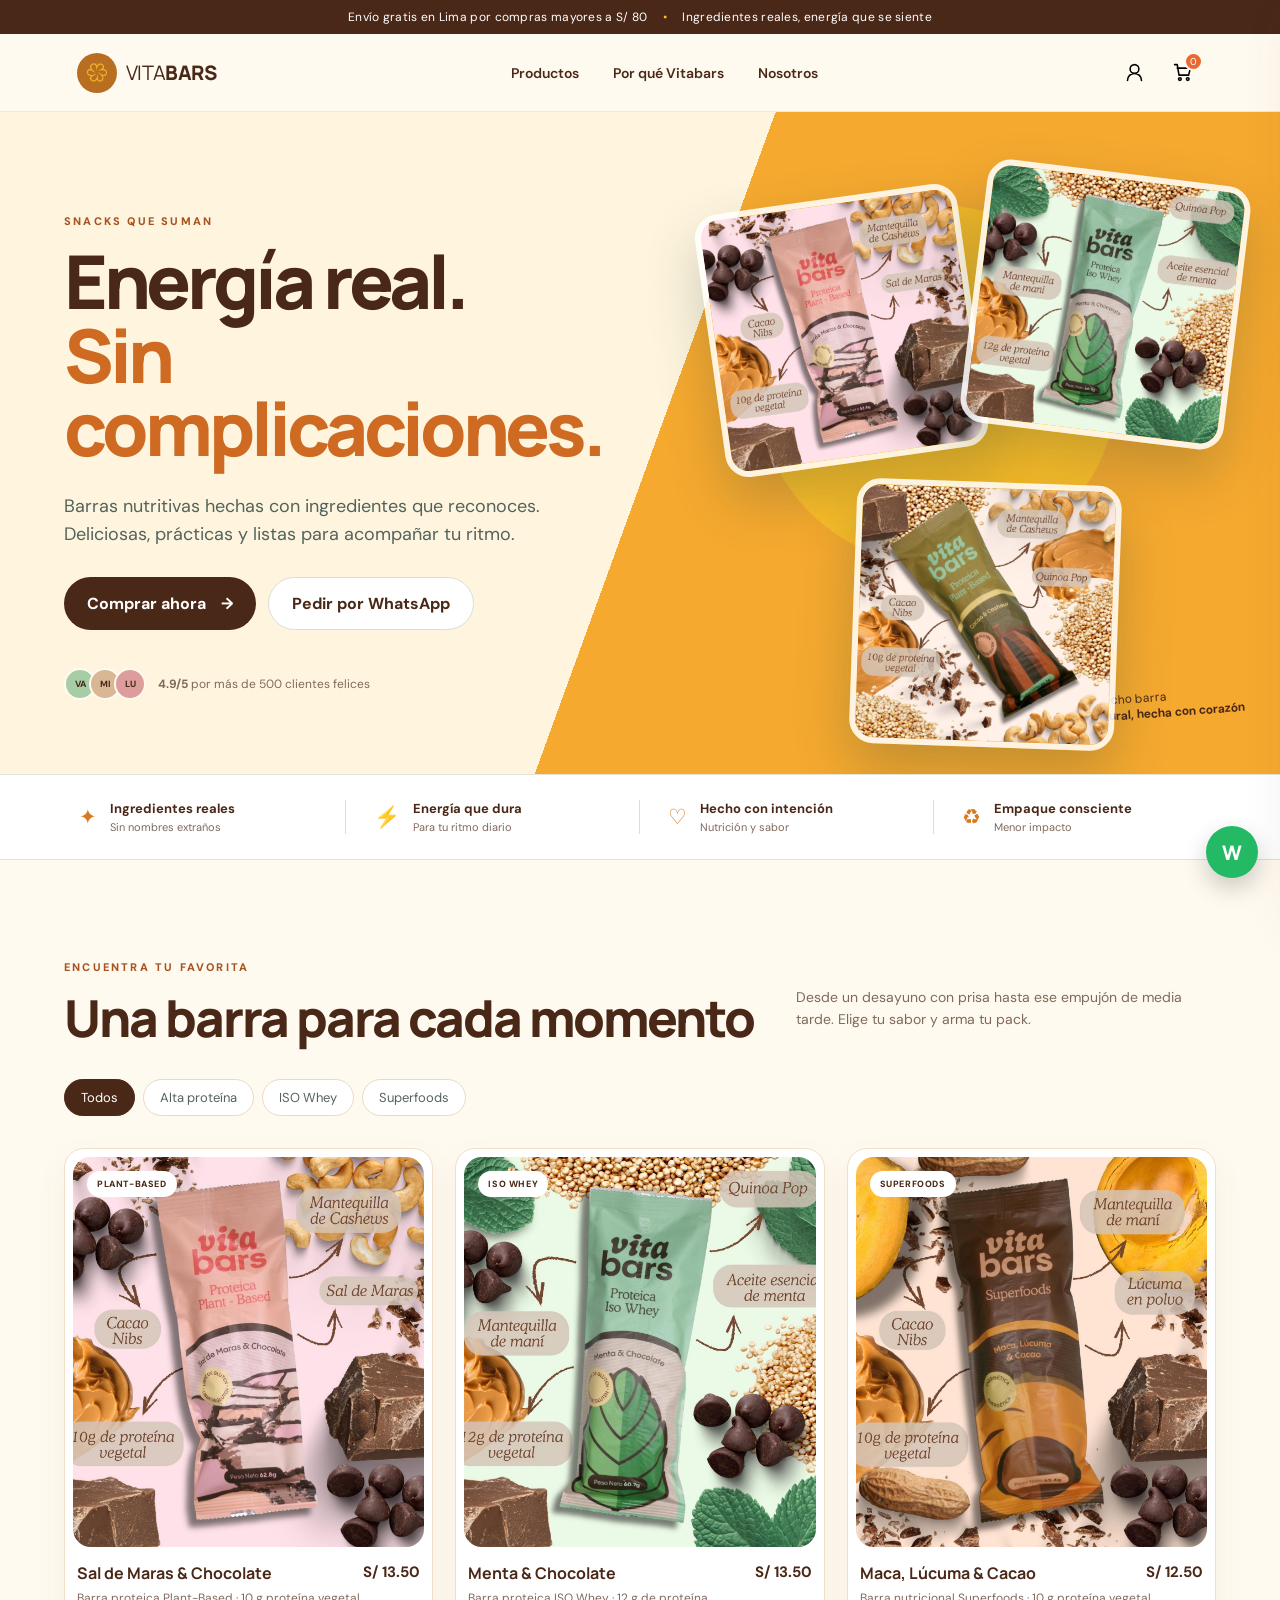
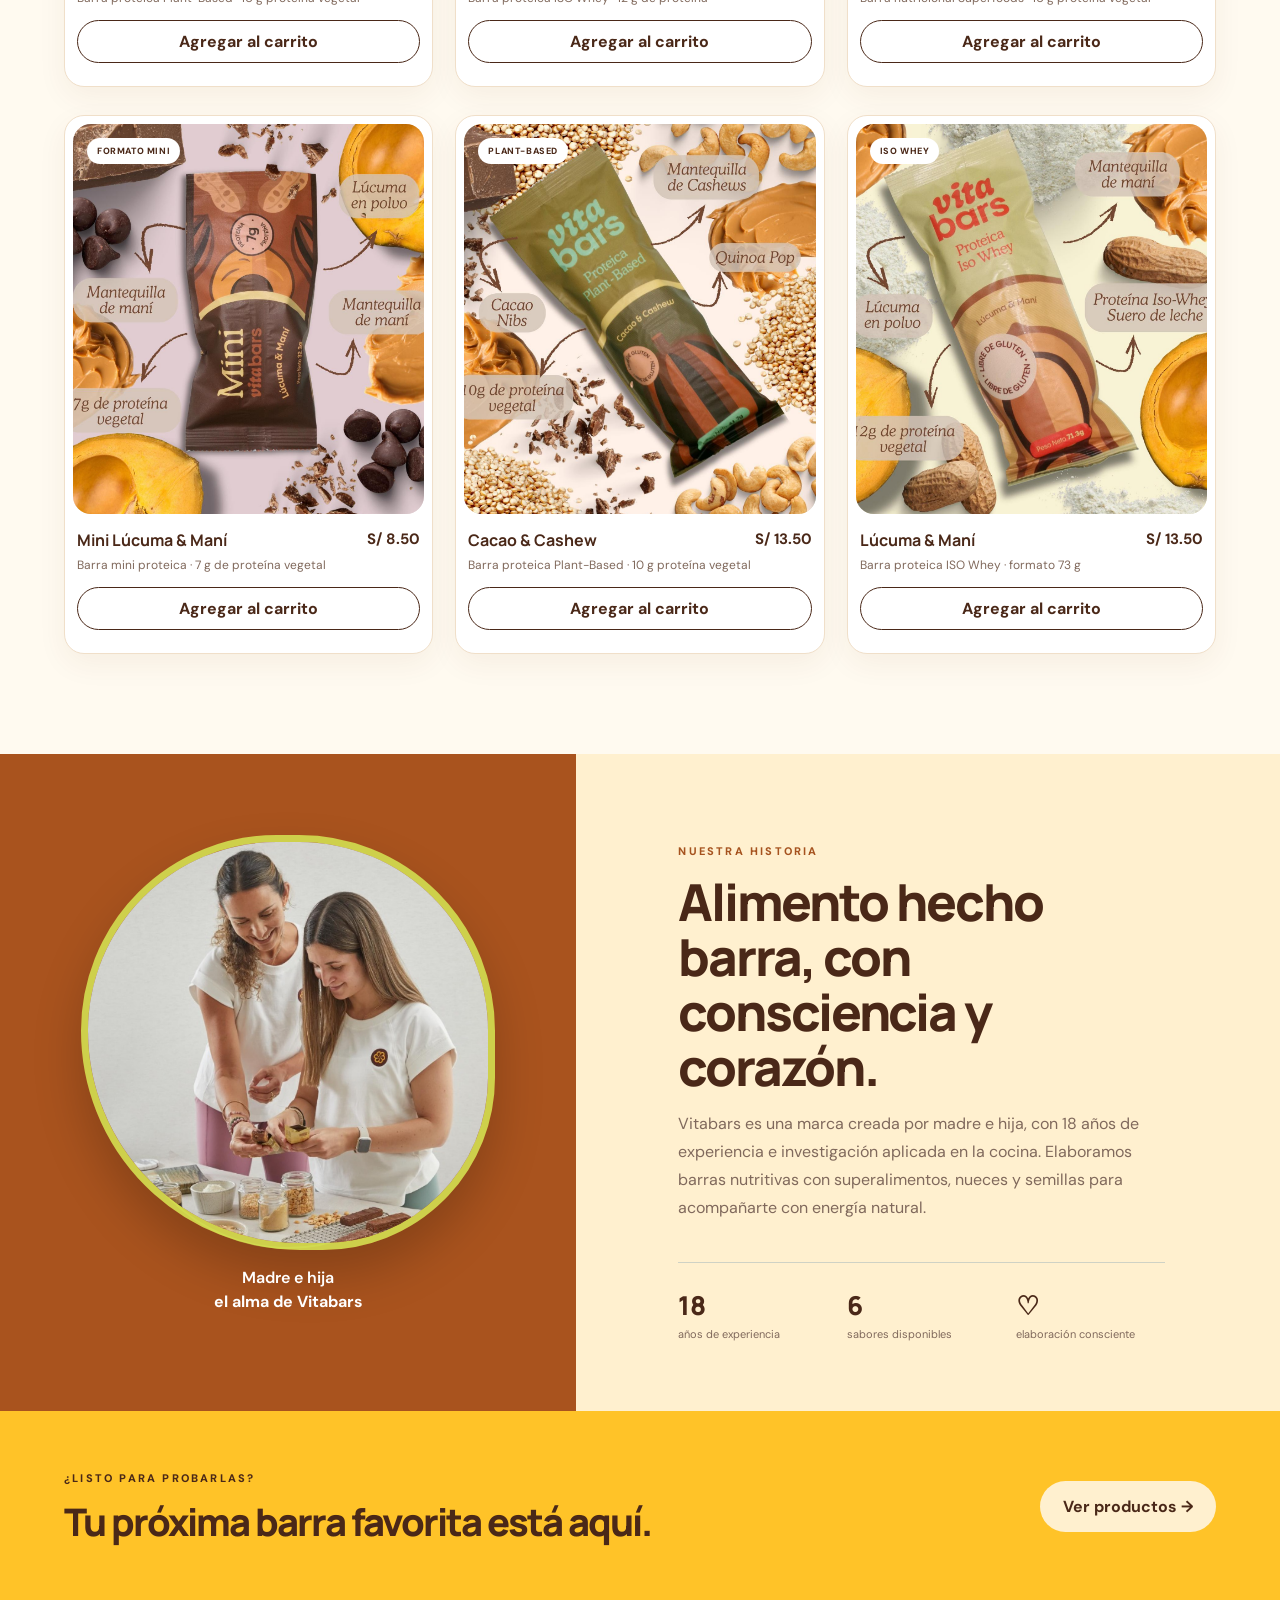
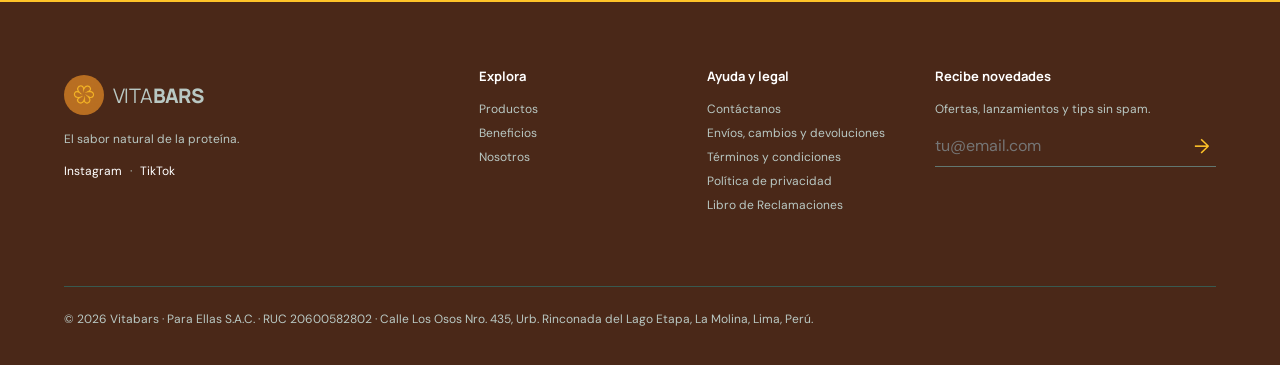
==== commit 421b1e4f: "Add files via upload" ====
--- a/index.html
+++ b/index.html
@@ -16,7 +16,7 @@
 
   <header class="site-header">
     <a class="brand" href="#inicio" aria-label="Vitabars, inicio">
-      <img class="brand-logo" src="assets/logo.png" alt=""><span>VITA<strong>BARS</strong></span>
+      <img class="brand-logo" src="logo.png" alt=""><span>VITA<strong>BARS</strong></span>
     </a>
     <nav aria-label="Navegación principal">
       <a href="#productos">Productos</a>
@@ -52,9 +52,9 @@
       </div>
       <div class="hero-visual" aria-label="Selección de barras Vitabars">
         <div class="sun"></div>
-        <img class="hero-product hero-product-one" src="assets/saldemaras_y_chocolate.png" alt="Vitabar Sal de Maras y Chocolate">
-        <img class="hero-product hero-product-two" src="assets/menta_y_chocolate.png" alt="Vitabar Menta y Chocolate">
-        <img class="hero-product hero-product-three" src="assets/cacao_y_cashew.png" alt="Vitabar Cacao y Cashew">
+        <img class="hero-product hero-product-one" src="saldemaras_y_chocolate.png" alt="Vitabar Sal de Maras y Chocolate">
+        <img class="hero-product hero-product-two" src="menta_y_chocolate.png" alt="Vitabar Menta y Chocolate">
+        <img class="hero-product hero-product-three" src="cacao_y_cashew.png" alt="Vitabar Cacao y Cashew">
         <p class="visual-note">Alimento hecho barra<br><strong>Energía natural, hecha con corazón</strong></p>
       </div>
     </section>
@@ -81,7 +81,7 @@
     </section>
 
     <section class="story" id="nosotros">
-      <div class="story-art"><img src="assets/mama_hija.png" alt="Fundadoras de Vitabars, madre e hija"><p>Madre e hija<br><strong>el alma de Vitabars</strong></p></div>
+      <div class="story-art"><img src="mama_hija.png" alt="Fundadoras de Vitabars, madre e hija"><p>Madre e hija<br><strong>el alma de Vitabars</strong></p></div>
       <div class="story-copy">
         <p class="eyebrow">NUESTRA HISTORIA</p>
         <h2>Alimento hecho barra, con consciencia y corazón.</h2>
@@ -97,7 +97,7 @@
   </main>
 
   <footer>
-    <div class="footer-brand"><a class="brand" href="#inicio"><img class="brand-logo" src="assets/logo.png" alt=""><span>VITA<strong>BARS</strong></span></a><p>El sabor natural de la proteína.</p><p><a href="https://www.instagram.com/vitabars.pe" target="_blank" rel="noopener">Instagram</a> · <a href="https://www.tiktok.com/@vitabars.pe" target="_blank" rel="noopener">TikTok</a></p></div>
+    <div class="footer-brand"><a class="brand" href="#inicio"><img class="brand-logo" src="logo.png" alt=""><span>VITA<strong>BARS</strong></span></a><p>El sabor natural de la proteína.</p><p><a href="https://www.instagram.com/vitabars.pe" target="_blank" rel="noopener">Instagram</a> · <a href="https://www.tiktok.com/@vitabars.pe" target="_blank" rel="noopener">TikTok</a></p></div>
     <div><h3>Explora</h3><a href="#productos">Productos</a><a href="#beneficios">Beneficios</a><a href="#nosotros">Nosotros</a></div>
     <div><h3>Ayuda y legal</h3><a href="#" class="whatsapp-general">Contáctanos</a><a href="cambios-devoluciones.html">Envíos, cambios y devoluciones</a><a href="terminos.html">Términos y condiciones</a><a href="privacidad.html">Política de privacidad</a><a href="libro-reclamaciones.html">Libro de Reclamaciones</a></div>
     <div><h3>Recibe novedades</h3><p>Ofertas, lanzamientos y tips sin spam.</p><form class="newsletter"><input type="email" placeholder="tu@email.com" required aria-label="Correo electrónico"><button aria-label="Suscribirme">→</button></form></div>
@@ -123,7 +123,7 @@
 
   <section class="modal auth-modal" aria-hidden="true" role="dialog" aria-modal="true" aria-labelledby="auth-title">
     <button class="modal-close" aria-label="Cerrar">×</button>
-    <div class="modal-brand"><img class="brand-logo" src="assets/logo.png" alt="Vitabars"></div>
+    <div class="modal-brand"><img class="brand-logo" src="logo.png" alt="Vitabars"></div>
     <p class="eyebrow">BIENVENIDO A VITABARS</p><h2 id="auth-title">Tu cuenta, tus favoritos.</h2>
     <p class="modal-intro">Ingresa para guardar tus datos y comprar más rápido.</p>
     <form class="auth-form">
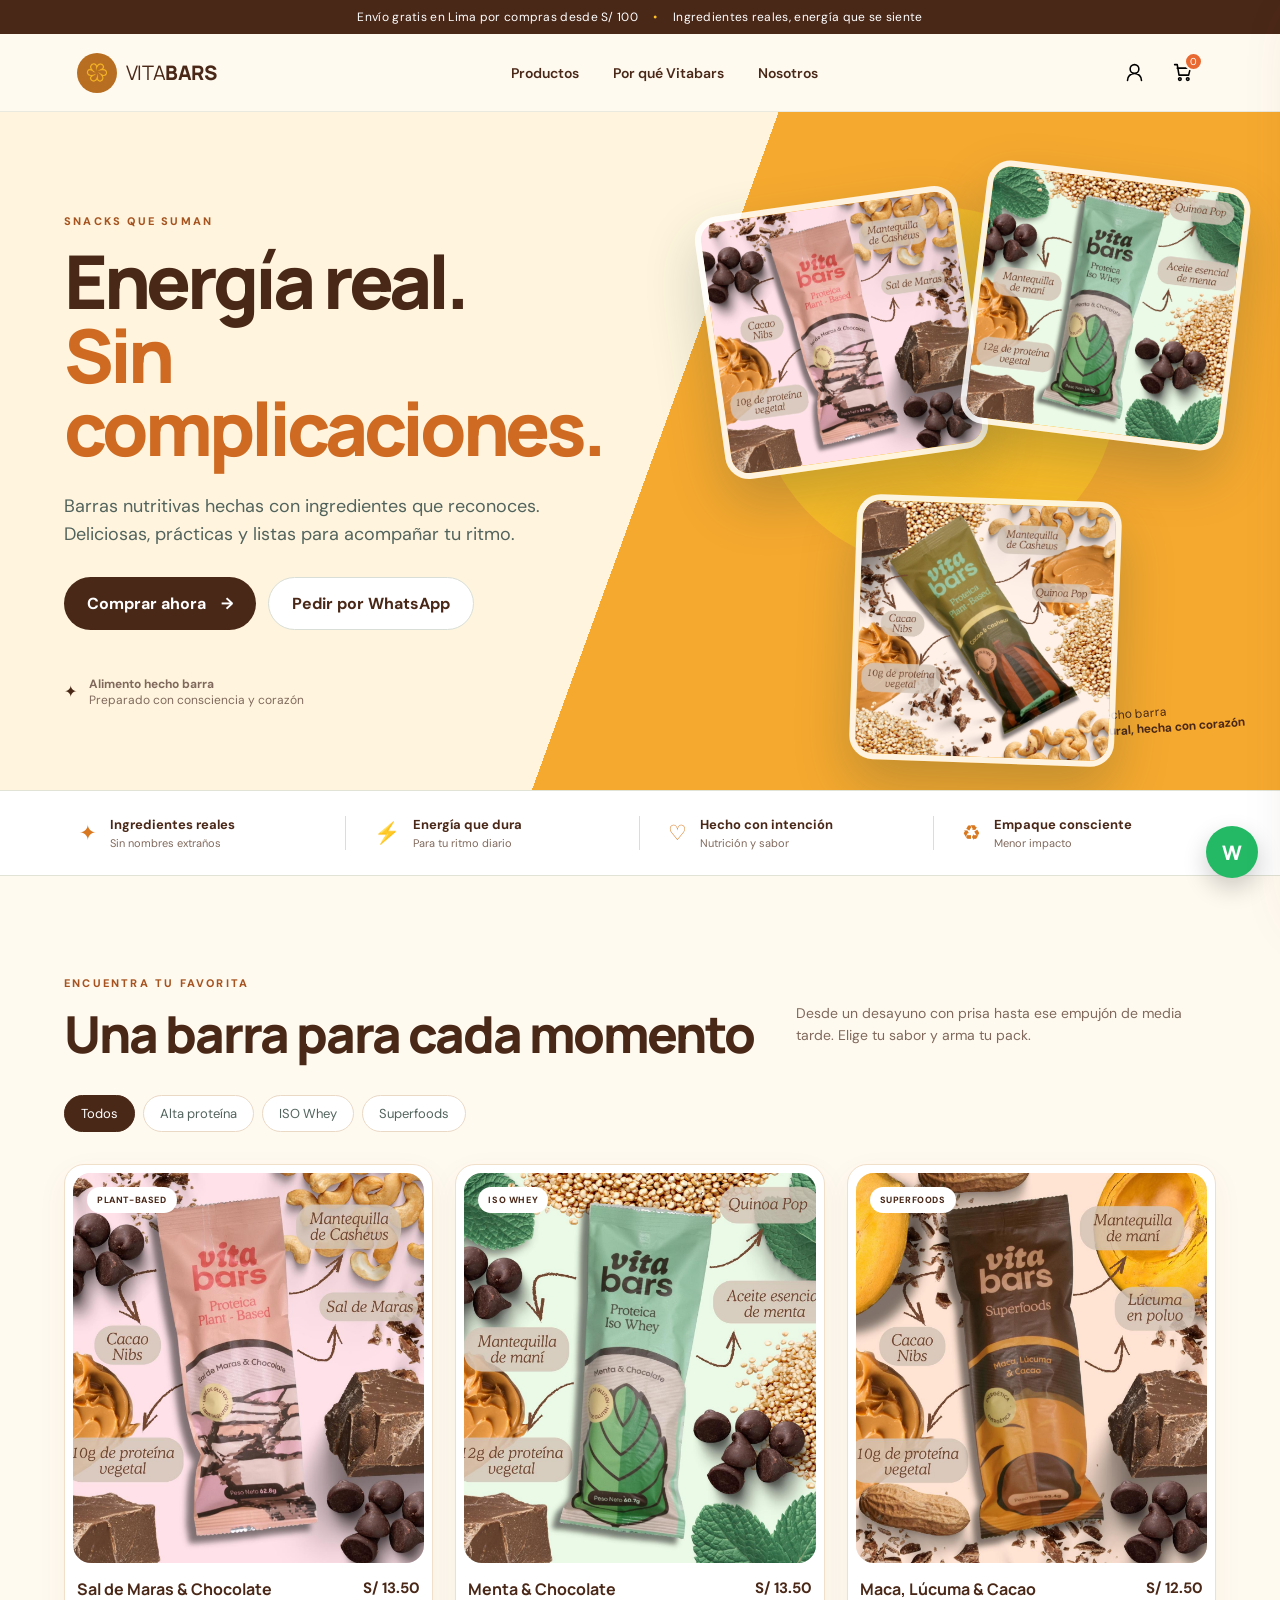
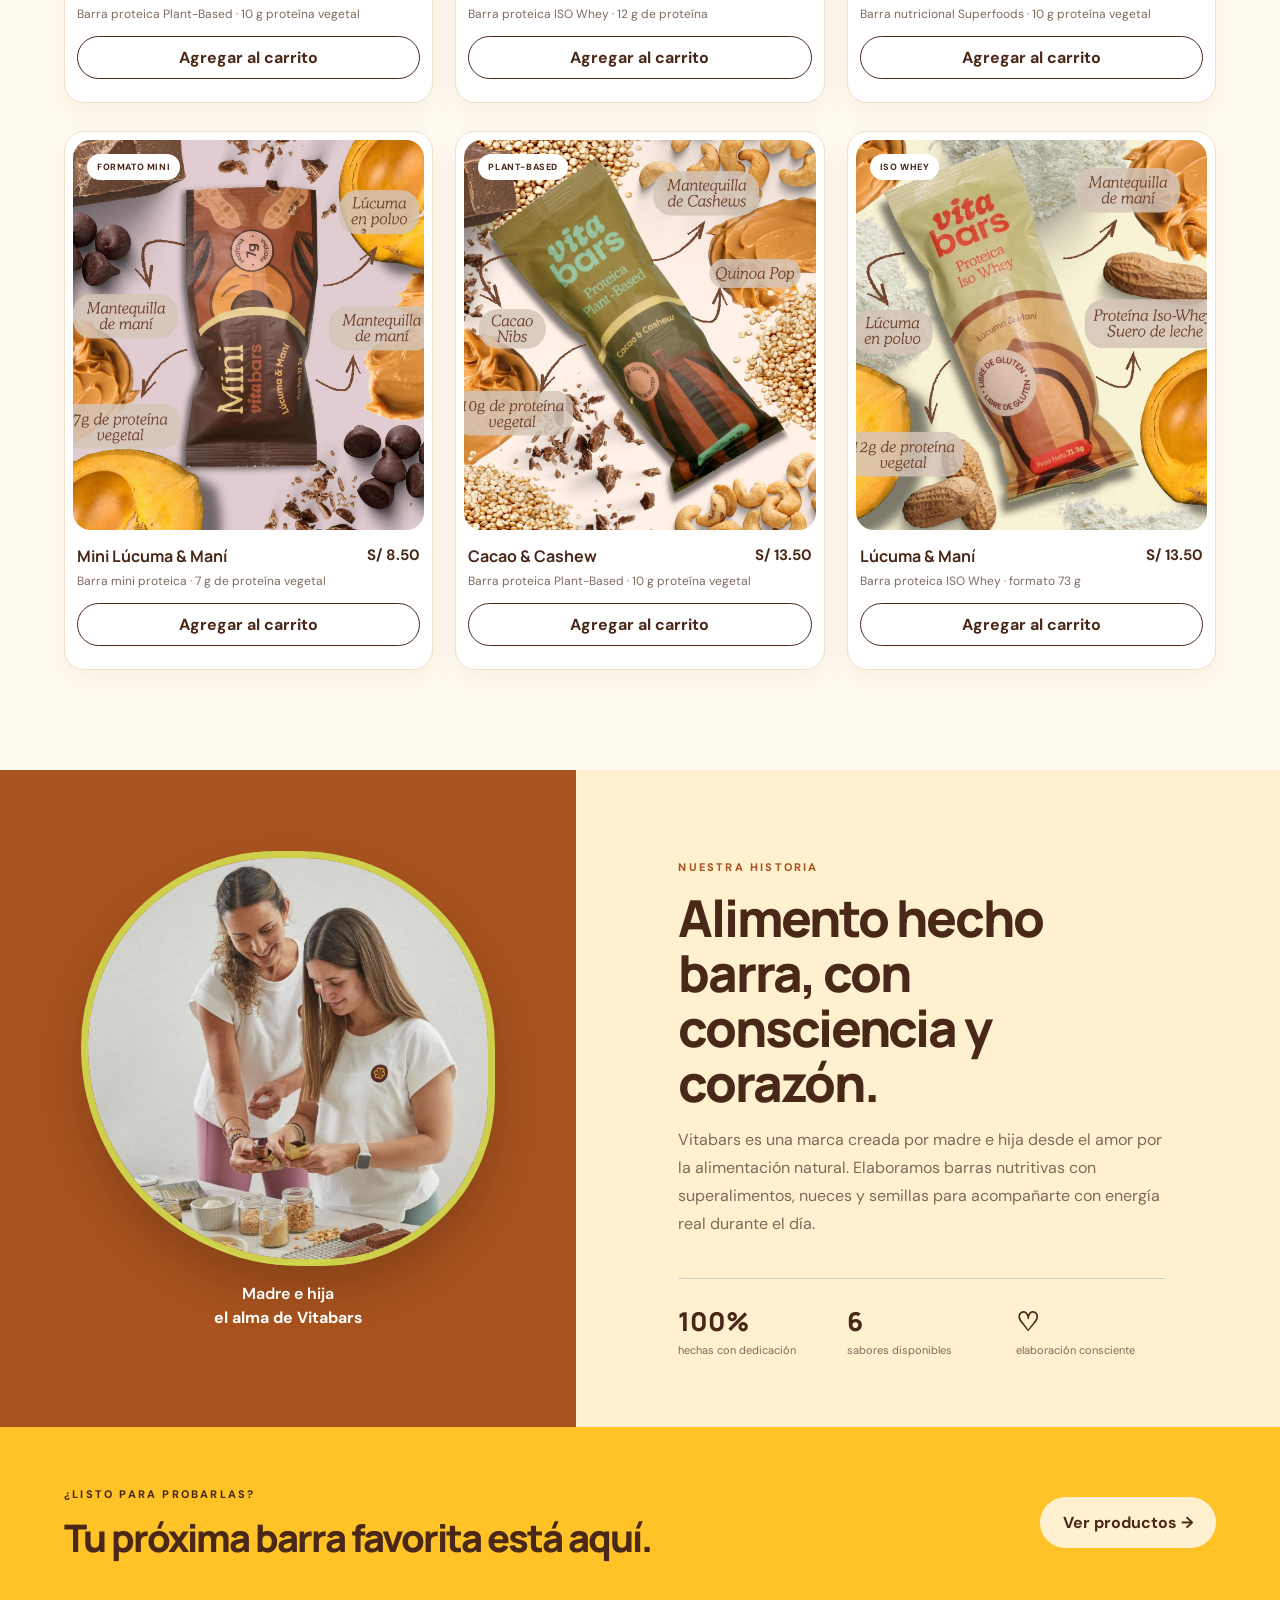
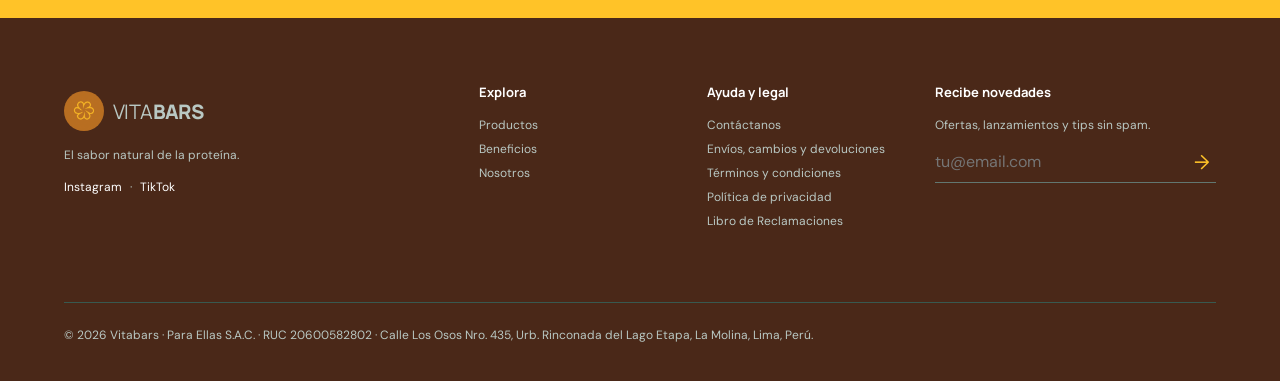
==== commit aefa99a1: "Add files via upload" ====
--- a/index.html
+++ b/index.html
@@ -12,7 +12,7 @@
   <link rel="stylesheet" href="brand.css" />
 </head>
 <body>
-  <div class="announcement">Envío gratis en Lima por compras mayores a S/ 80 <span>•</span> Ingredientes reales, energía que se siente</div>
+  <div class="announcement">Envío gratis en Lima por compras desde S/ 100 <span>•</span> Ingredientes reales, energía que se siente</div>
 
   <header class="site-header">
     <a class="brand" href="#inicio" aria-label="Vitabars, inicio">
@@ -45,10 +45,7 @@
           <a class="btn btn-dark" href="#productos">Comprar ahora <span>→</span></a>
           <button class="btn btn-light whatsapp-general">Pedir por WhatsApp</button>
         </div>
-        <div class="hero-proof">
-          <div class="avatars"><span>VA</span><span>MI</span><span>LU</span></div>
-          <p><strong>4.9/5</strong> por más de 500 clientes felices</p>
-        </div>
+        <div class="hero-proof"><span class="proof-icon">✦</span><p><strong>Alimento hecho barra</strong><br>Preparado con consciencia y corazón</p></div>
       </div>
       <div class="hero-visual" aria-label="Selección de barras Vitabars">
         <div class="sun"></div>
@@ -85,8 +82,8 @@
       <div class="story-copy">
         <p class="eyebrow">NUESTRA HISTORIA</p>
         <h2>Alimento hecho barra, con consciencia y corazón.</h2>
-        <p>Vitabars es una marca creada por madre e hija, con 18 años de experiencia e investigación aplicada en la cocina. Elaboramos barras nutritivas con superalimentos, nueces y semillas para acompañarte con energía natural.</p>
-        <div class="story-stats"><div><strong>18</strong><span>años de experiencia</span></div><div><strong>6</strong><span>sabores disponibles</span></div><div><strong>♡</strong><span>elaboración consciente</span></div></div>
+        <p>Vitabars es una marca creada por madre e hija desde el amor por la alimentación natural. Elaboramos barras nutritivas con superalimentos, nueces y semillas para acompañarte con energía real durante el día.</p>
+        <div class="story-stats"><div><strong>100%</strong><span>hechas con dedicación</span></div><div><strong>6</strong><span>sabores disponibles</span></div><div><strong>♡</strong><span>elaboración consciente</span></div></div>
       </div>
     </section>
 
--- a/brand.css
+++ b/brand.css
@@ -8,4 +8,5 @@
 .footer-brand>p:last-child{display:flex;gap:8px}.footer-brand>p:last-child a{margin:0;color:white}
 .delivery-choice{display:flex;align-items:center;gap:12px;background:#fff4d9;border:1px solid #edc77d;padding:12px;border-radius:13px;margin-bottom:16px;cursor:pointer}.delivery-choice input{width:19px;height:19px;accent-color:#bd5f1d}.delivery-choice span{display:flex;flex-direction:column}.delivery-choice small{margin:3px 0 0}.summary-line{display:flex;justify-content:space-between;padding:5px 0;font-size:14px}.cart-summary .delivery-line{color:var(--muted)}.cart-summary .total-line{border-top:1px solid var(--line);margin-top:6px;padding:12px 0;font-size:18px}.payment-total-box{background:#fff1c9;border:1px solid #ecc46d;border-radius:15px;padding:17px;margin:18px 0;display:grid;grid-template-columns:1fr auto;align-items:center;gap:5px}.payment-total-box span{font-size:11px;color:var(--muted)}.payment-total-box strong{font:800 24px Manrope;grid-row:2}.copy-total{grid-column:2;grid-row:1/3;border:1px solid #d99641;background:white;border-radius:30px;padding:8px 12px;font-size:11px;font-weight:700;cursor:pointer}.culqi-amount-note{font-size:11px;color:#8a5e38;background:#fff8ea;padding:10px;border-radius:9px}
 @media(max-width:980px){.product-grid{grid-template-columns:repeat(2,1fr)}.product-image{height:340px}.hero-visual{background:#f6a92f}}
-@media(max-width:620px){.hero-product{width:185px;height:185px;border-width:4px}.hero-product-one{left:4%;top:18%}.hero-product-two{right:3%;top:12%}.hero-product-three{left:28%;bottom:1%}.visual-note{display:none}.product-grid{grid-template-columns:repeat(2,1fr);gap:12px}.product-image{height:240px}.product-card{padding:5px}}
+@media(max-width:980px){nav{display:flex;position:fixed;inset:66px 0 auto 0;background:#fffaf0;flex-direction:column;gap:0;padding:18px 22px 26px;border-bottom:1px solid var(--line);box-shadow:0 18px 35px rgba(74,40,24,.16);transform:translateY(-130%);opacity:0;pointer-events:none;transition:.25s;z-index:29}nav.mobile-open{transform:translateY(0);opacity:1;pointer-events:auto}nav a{font-size:16px;padding:14px 4px;border-bottom:1px solid var(--line)}.menu-btn{position:relative;z-index:31}}
+@media(max-width:620px){.announcement{padding:8px 12px}.brand{font-size:17px}.brand-logo{width:36px;height:36px}.icon-btn,.menu-btn{width:38px;height:38px}.hero-copy{padding:52px 20px 45px}.hero h1{font-size:40px;letter-spacing:-2.5px}.hero-text{font-size:15px;margin:22px 0}.hero-proof{margin-top:25px}.proof-icon{width:34px;height:34px;border-radius:50%;background:#ffc328;display:grid;place-items:center}.hero-product{width:170px;height:170px;border-width:4px;border-radius:17px}.hero-product-one{left:3%;top:20%}.hero-product-two{right:2%;top:10%}.hero-product-three{left:27%;bottom:3%}.hero-visual{min-height:400px}.sun{width:240px;height:240px}.visual-note{display:none}.products-section{padding:65px 16px}.section-heading h2{font-size:34px}.filter-row{overflow-x:auto;flex-wrap:nowrap;padding-bottom:8px}.filter{white-space:nowrap}.product-grid{grid-template-columns:1fr;gap:24px}.product-image{height:auto;aspect-ratio:1/1}.product-card{padding:8px}.product-info{padding:16px 8px 10px}.product-info h3{font-size:17px}.product-top{display:flex}.story-art{min-height:390px;padding:45px 20px}.story-art>img{width:82%}.story-copy{padding:55px 22px}.story-stats{grid-template-columns:1fr;gap:14px}.story-stats div{border-bottom:1px solid var(--line);padding-bottom:12px}.cta-banner h2{font-size:31px}footer{grid-template-columns:1fr;padding:45px 22px 28px}footer>div,footer .footer-brand{grid-column:1}.footer-brand>p:last-child{flex-wrap:wrap}.cart-item{grid-template-columns:58px 1fr auto}.payment-total-box{grid-template-columns:1fr}.copy-total{grid-column:1;grid-row:auto;margin-top:8px}}
